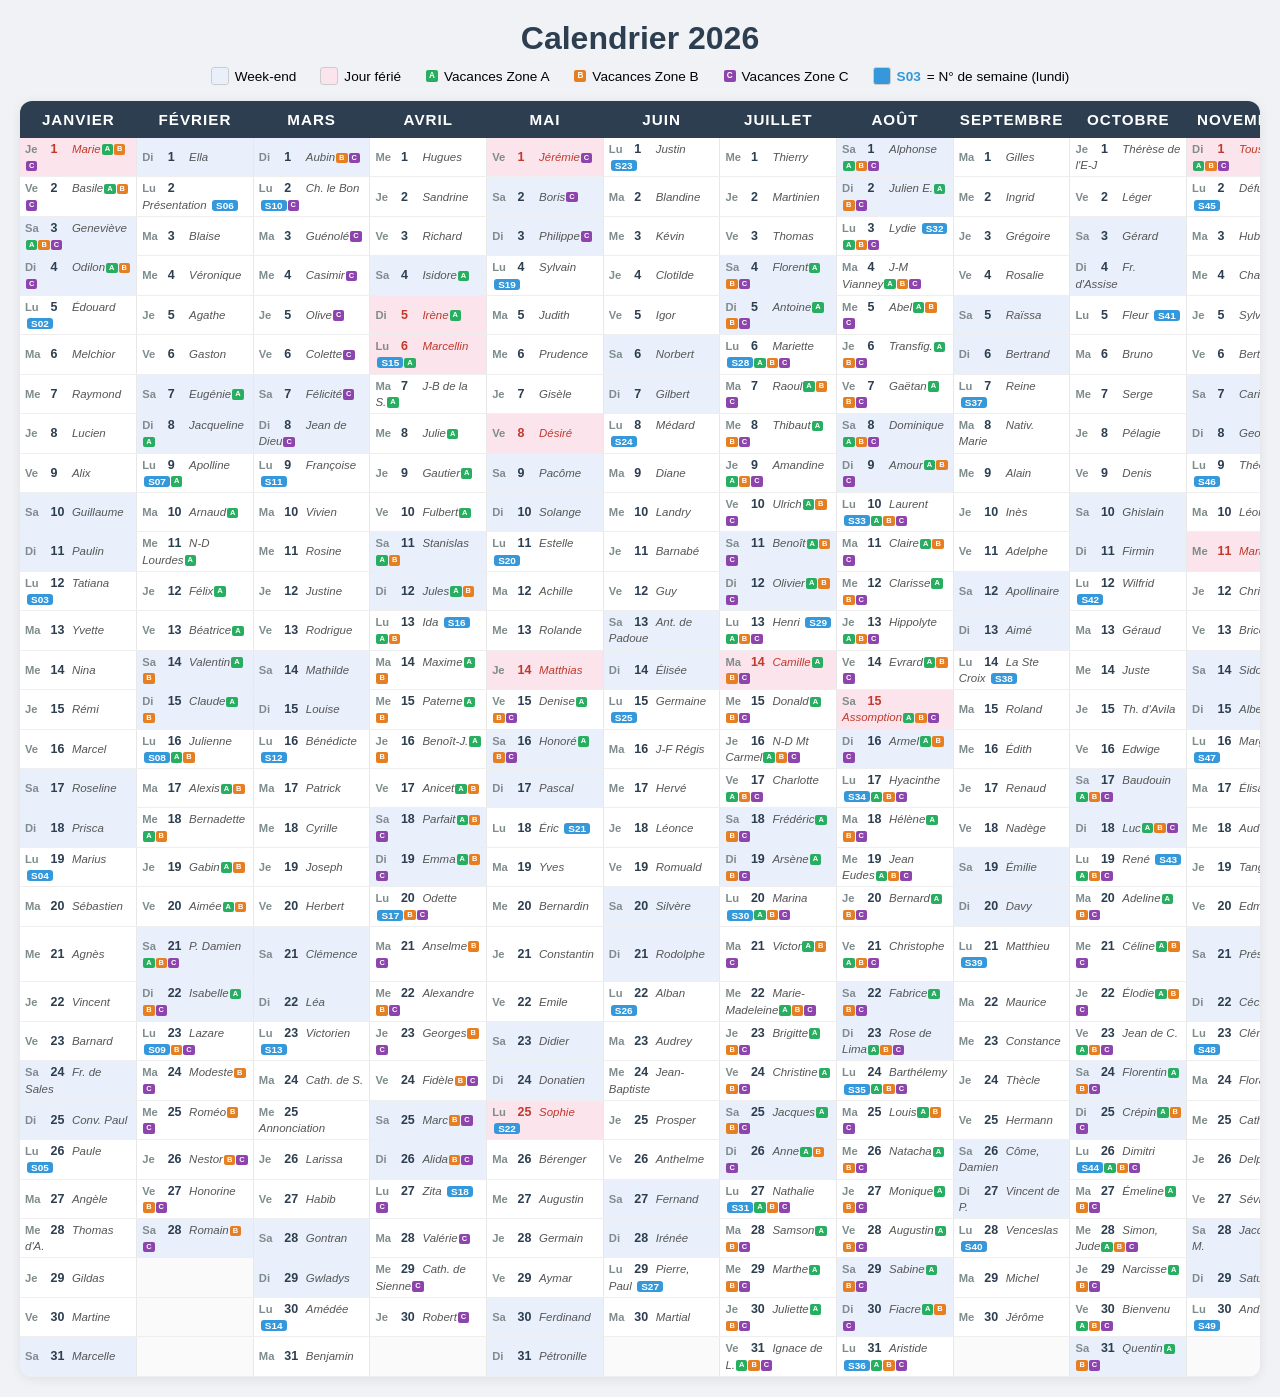
==== calendar2026.html @ 73dc13e1 "Add 2026 French calendar with Zone A, B, and C school holidays Includes all public holidays (jours f" ====
<!DOCTYPE html>
<html lang="fr">
<head>
<meta charset="UTF-8">
<meta name="viewport" content="width=device-width, initial-scale=1.0">
<title>Calendrier 2026</title>
<style>
  * { margin: 0; padding: 0; box-sizing: border-box; }
  body {
    font-family: 'Segoe UI', Tahoma, Geneva, Verdana, sans-serif;
    background: #f0f2f5;
    padding: 20px;
  }
  h1 {
    text-align: center;
    font-size: 2em;
    color: #2c3e50;
    margin-bottom: 10px;
  }
  .legend {
    display: flex;
    justify-content: center;
    gap: 24px;
    margin-bottom: 16px;
    flex-wrap: wrap;
    font-size: 0.85em;
  }
  .legend-item {
    display: flex;
    align-items: center;
    gap: 6px;
  }
  .legend-color {
    width: 18px;
    height: 18px;
    border-radius: 3px;
    border: 1px solid #ccc;
  }
  .calendar-container {
    overflow-x: auto;
    background: #fff;
    border-radius: 12px;
    box-shadow: 0 2px 12px rgba(0,0,0,0.08);
  }
  table {
    border-collapse: collapse;
    width: 100%;
    min-width: 1400px;
    table-layout: fixed;
  }
  th {
    background: #2c3e50;
    color: #fff;
    padding: 10px 4px;
    font-size: 0.95em;
    text-transform: uppercase;
    letter-spacing: 1px;
    position: sticky;
    top: 0;
    z-index: 10;
  }
  td {
    padding: 3px 5px;
    font-size: 0.78em;
    border-bottom: 1px solid #eee;
    border-right: 1px solid #e8e8e8;
    vertical-align: middle;
    height: 24px;
    line-height: 1.3;
  }
  td:last-child { border-right: none; }
  .day-num {
    font-weight: 700;
    color: #2c3e50;
    display: inline-block;
    min-width: 18px;
  }
  .day-name {
    font-weight: 600;
    color: #7f8c8d;
    display: inline-block;
    min-width: 22px;
    font-size: 0.9em;
  }
  .saint {
    color: #555;
    font-style: italic;
    font-size: 0.92em;
  }
  .week-num {
    background: #3498db;
    color: #fff;
    border-radius: 3px;
    padding: 0 4px;
    font-size: 0.8em;
    font-weight: 700;
    margin-left: 2px;
  }
  /* Weekend */
  tr td.weekend {
    background: #eaf0fb;
  }
  /* Jour ferie */
  tr td.ferie {
    background: #fce4ec;
  }
  tr td.ferie .day-num,
  tr td.ferie .saint {
    color: #c0392b;
  }
  /* Zone badges */
  .zone-badge {
    display: inline-block;
    font-size: 0.6em;
    font-weight: 700;
    padding: 0 3px;
    border-radius: 2px;
    margin-left: 1px;
    vertical-align: middle;
    line-height: 1.4;
  }
  .zone-a { background: #27ae60; color: #fff; }
  .zone-b { background: #e67e22; color: #fff; }
  .zone-c { background: #8e44ad; color: #fff; }
  td.empty {
    background: #fafafa;
  }
</style>
</head>
<body>
<h1>Calendrier 2026</h1>
<div class="legend">
  <div class="legend-item"><div class="legend-color" style="background:#eaf0fb"></div> Week-end</div>
  <div class="legend-item"><div class="legend-color" style="background:#fce4ec"></div> Jour f&eacute;ri&eacute;</div>
  <div class="legend-item"><span class="zone-badge zone-a">A</span> Vacances Zone A</div>
  <div class="legend-item"><span class="zone-badge zone-b">B</span> Vacances Zone B</div>
  <div class="legend-item"><span class="zone-badge zone-c">C</span> Vacances Zone C</div>
  <div class="legend-item"><div class="legend-color" style="background:#3498db"></div> <span style="color:#3498db;font-weight:700">S03</span> = N&deg; de semaine (lundi)</div>
</div>
<div class="calendar-container">
<table id="cal"></table>
</div>
<script>
const MONTHS = ["Janvier","F\u00e9vrier","Mars","Avril","Mai","Juin",
  "Juillet","Ao\u00fbt","Septembre","Octobre","Novembre","D\u00e9cembre"];
const DAYS_SHORT = ["Di","Lu","Ma","Me","Je","Ve","Sa"];

const SAINTS = {
  1: ["Marie","Basile","Genevi\u00e8ve","Odilon","\u00c9douard","Melchior","Raymond","Lucien","Alix","Guillaume",
      "Paulin","Tatiana","Yvette","Nina","R\u00e9mi","Marcel","Roseline","Prisca","Marius","S\u00e9bastien",
      "Agn\u00e8s","Vincent","Barnard","Fr. de Sales","Conv. Paul","Paule","Ang\u00e8le","Thomas d'A.","Gildas","Martine","Marcelle"],
  2: ["Ella","Pr\u00e9sentation","Blaise","V\u00e9ronique","Agathe","Gaston","Eug\u00e9nie","Jacqueline","Apolline","Arnaud",
      "N-D Lourdes","F\u00e9lix","B\u00e9atrice","Valentin","Claude","Julienne","Alexis","Bernadette","Gabin","Aim\u00e9e",
      "P. Damien","Isabelle","Lazare","Modeste","Rom\u00e9o","Nestor","Honorine","Romain"],
  3: ["Aubin","Ch. le Bon","Gu\u00e9nol\u00e9","Casimir","Olive","Colette","F\u00e9licit\u00e9","Jean de Dieu","Fran\u00e7oise","Vivien",
      "Rosine","Justine","Rodrigue","Mathilde","Louise","B\u00e9n\u00e9dicte","Patrick","Cyrille","Joseph","Herbert",
      "Cl\u00e9mence","L\u00e9a","Victorien","Cath. de S.","Annonciation","Larissa","Habib","Gontran","Gwladys","Am\u00e9d\u00e9e","Benjamin"],
  4: ["Hugues","Sandrine","Richard","Isidore","Ir\u00e8ne","Marcellin","J-B de la S.","Julie","Gautier","Fulbert",
      "Stanislas","Jules","Ida","Maxime","Paterne","Beno\u00eet-J.","Anicet","Parfait","Emma","Odette",
      "Anselme","Alexandre","Georges","Fid\u00e8le","Marc","Alida","Zita","Val\u00e9rie","Cath. de Sienne","Robert"],
  5: ["J\u00e9r\u00e9mie","Boris","Philippe","Sylvain","Judith","Prudence","Gis\u00e8le","D\u00e9sir\u00e9","Pac\u00f4me","Solange",
      "Estelle","Achille","Rolande","Matthias","Denise","Honor\u00e9","Pascal","\u00c9ric","Yves","Bernardin",
      "Constantin","Emile","Didier","Donatien","Sophie","B\u00e9renger","Augustin","Germain","Aymar","Ferdinand","P\u00e9tronille"],
  6: ["Justin","Blandine","K\u00e9vin","Clotilde","Igor","Norbert","Gilbert","M\u00e9dard","Diane","Landry",
      "Barnab\u00e9","Guy","Ant. de Padoue","\u00c9lis\u00e9e","Germaine","J-F R\u00e9gis","Herv\u00e9","L\u00e9once","Romuald","Silv\u00e8re",
      "Rodolphe","Alban","Audrey","Jean-Baptiste","Prosper","Anthelme","Fernand","Ir\u00e9n\u00e9e","Pierre, Paul","Martial"],
  7: ["Thierry","Martinien","Thomas","Florent","Antoine","Mariette","Raoul","Thibaut","Amandine","Ulrich",
      "Beno\u00eet","Olivier","Henri","Camille","Donald","N-D Mt Carmel","Charlotte","Fr\u00e9d\u00e9ric","Ars\u00e8ne","Marina",
      "Victor","Marie-Madeleine","Brigitte","Christine","Jacques","Anne","Nathalie","Samson","Marthe","Juliette","Ignace de L."],
  8: ["Alphonse","Julien E.","Lydie","J-M Vianney","Abel","Transfig.","Ga\u00ebtan","Dominique","Amour","Laurent",
      "Claire","Clarisse","Hippolyte","Evrard","Assomption","Armel","Hyacinthe","H\u00e9l\u00e8ne","Jean Eudes","Bernard",
      "Christophe","Fabrice","Rose de Lima","Barth\u00e9lemy","Louis","Natacha","Monique","Augustin","Sabine","Fiacre","Aristide"],
  9: ["Gilles","Ingrid","Gr\u00e9goire","Rosalie","Ra\u00efssa","Bertrand","Reine","Nativ. Marie","Alain","In\u00e8s",
      "Adelphe","Apollinaire","Aim\u00e9","La Ste Croix","Roland","\u00c9dith","Renaud","Nad\u00e8ge","\u00c9milie","Davy",
      "Matthieu","Maurice","Constance","Th\u00e8cle","Hermann","C\u00f4me, Damien","Vincent de P.","Venceslas","Michel","J\u00e9r\u00f4me"],
  10:["Th\u00e9r\u00e8se de l'E-J","L\u00e9ger","G\u00e9rard","Fr. d'Assise","Fleur","Bruno","Serge","P\u00e9lagie","Denis","Ghislain",
      "Firmin","Wilfrid","G\u00e9raud","Juste","Th. d'Avila","Edwige","Baudouin","Luc","Ren\u00e9","Adeline",
      "C\u00e9line","\u00c9lodie","Jean de C.","Florentin","Cr\u00e9pin","Dimitri","\u00c9meline","Simon, Jude","Narcisse","Bienvenu","Quentin"],
  11:["Toussaint","D\u00e9funts","Hubert","Charles","Sylvie","Bertille","Carine","Geoffrey","Th\u00e9odore","L\u00e9on",
      "Martin","Christian","Brice","Sidoine","Albert","Marguerite","\u00c9lisabeth","Aude","Tanguy","Edmond",
      "Pr\u00e9s. Marie","C\u00e9cile","Cl\u00e9ment","Flora","Catherine","Delphine","S\u00e9vrin","Jacq. de la M.","Saturnin","Andr\u00e9"],
  12:["Florence","Viviane","Fr. Xavier","Barbara","G\u00e9rald","Nicolas","Ambroise","Imm. Concept.","Pierre F.","Romaric",
      "Daniel","Jeanne de Ch.","Lucie","Odile","Ninon","Alice","Ga\u00ebl","Gatien","Urbain","Abraham",
      "Pierre Canisius","Fr.-Xavi\u00e8re","Armand","Ad\u00e8le","No\u00ebl","Etienne","Jean","Innocents","David","Roger","Sylvestre"]
};

// Jours feries 2026
const FERIES = new Set([
  "2026-01-01","2026-04-05","2026-04-06","2026-05-01","2026-05-08",
  "2026-05-14","2026-05-25","2026-07-14","2026-08-15","2026-11-01",
  "2026-11-11","2026-12-25"
]);

// Dates communes toutes zones
// Noel 2025-2026: Jan 1-4
// Pont Ascension: May 15-16
// Ete: Jul 4 -> Aug 31
// Toussaint 2026-2027: Oct 17 -> Nov 1
// Noel 2026-2027: Dec 19 -> Dec 31
function isVacancesCommunes(m, d) {
  if (m === 1 && d >= 1 && d <= 4) return true;
  if (m === 5 && (d === 15 || d === 16)) return true;
  if (m === 7 && d >= 4) return true;
  if (m === 8) return true;
  if (m === 10 && d >= 17) return true;
  if (m === 11 && d === 1) return true;
  if (m === 12 && d >= 19) return true;
  return false;
}

// Zone A: Hiver Feb 7-22, Printemps Apr 4-19
function isVacancesA(m, d) {
  if (isVacancesCommunes(m, d)) return true;
  if (m === 2 && d >= 7 && d <= 22) return true;
  if (m === 4 && d >= 4 && d <= 19) return true;
  return false;
}

// Zone B: Hiver Feb 14 -> Mar 1, Printemps Apr 11-26
function isVacancesB(m, d) {
  if (isVacancesCommunes(m, d)) return true;
  if (m === 2 && d >= 14) return true;
  if (m === 3 && d === 1) return true;
  if (m === 4 && d >= 11 && d <= 26) return true;
  return false;
}

// Zone C: Hiver Feb 21 -> Mar 8, Printemps Apr 18 -> May 3
function isVacancesC(m, d) {
  if (isVacancesCommunes(m, d)) return true;
  if (m === 2 && d >= 21) return true;
  if (m === 3 && d >= 1 && d <= 8) return true;
  if (m === 4 && d >= 18) return true;
  if (m === 5 && d >= 1 && d <= 3) return true;
  return false;
}

function getISOWeek(date) {
  const d = new Date(Date.UTC(date.getFullYear(), date.getMonth(), date.getDate()));
  d.setUTCDate(d.getUTCDate() + 4 - (d.getUTCDay() || 7));
  const yearStart = new Date(Date.UTC(d.getUTCFullYear(), 0, 1));
  return Math.ceil((((d - yearStart) / 86400000) + 1) / 7);
}

function daysInMonth(m) {
  return new Date(2026, m, 0).getDate();
}

function pad(n) { return n < 10 ? "0" + n : "" + n; }

function buildCalendar() {
  const table = document.getElementById("cal");
  // Header
  let headerRow = "<tr>";
  for (let m = 0; m < 12; m++) {
    headerRow += `<th>${MONTHS[m]}</th>`;
  }
  headerRow += "</tr>";
  table.innerHTML = headerRow;

  // 31 rows max
  for (let d = 1; d <= 31; d++) {
    let row = "<tr>";
    for (let m = 0; m < 12; m++) {
      const month = m + 1;
      const maxD = daysInMonth(month);
      if (d > maxD) {
        row += '<td class="empty"></td>';
        continue;
      }
      const date = new Date(2026, m, d);
      const dow = date.getDay(); // 0=Sun
      const isWeekend = (dow === 0 || dow === 6);
      const dateStr = `2026-${pad(month)}-${pad(d)}`;
      const isFerie = FERIES.has(dateStr);
      const vacA = isVacancesA(month, d);
      const vacB = isVacancesB(month, d);
      const vacC = isVacancesC(month, d);
      const isMonday = (dow === 1);

      let cls = [];
      if (isWeekend) cls.push("weekend");
      if (isFerie) cls.push("ferie");

      const saint = SAINTS[month][d - 1];
      let weekBadge = "";
      if (isMonday) {
        const wn = getISOWeek(date);
        weekBadge = ` <span class="week-num">S${pad(wn)}</span>`;
      }

      let zoneBadges = "";
      if (vacA) zoneBadges += '<span class="zone-badge zone-a">A</span>';
      if (vacB) zoneBadges += '<span class="zone-badge zone-b">B</span>';
      if (vacC) zoneBadges += '<span class="zone-badge zone-c">C</span>';

      row += `<td class="${cls.join(" ")}">` +
        `<span class="day-name">${DAYS_SHORT[dow]}</span> ` +
        `<span class="day-num">${d}</span> ` +
        `<span class="saint">${saint}</span>` +
        `${weekBadge}${zoneBadges}</td>`;
    }
    row += "</tr>";
    table.innerHTML += row;
  }
}

buildCalendar();
</script>
</body>
</html>
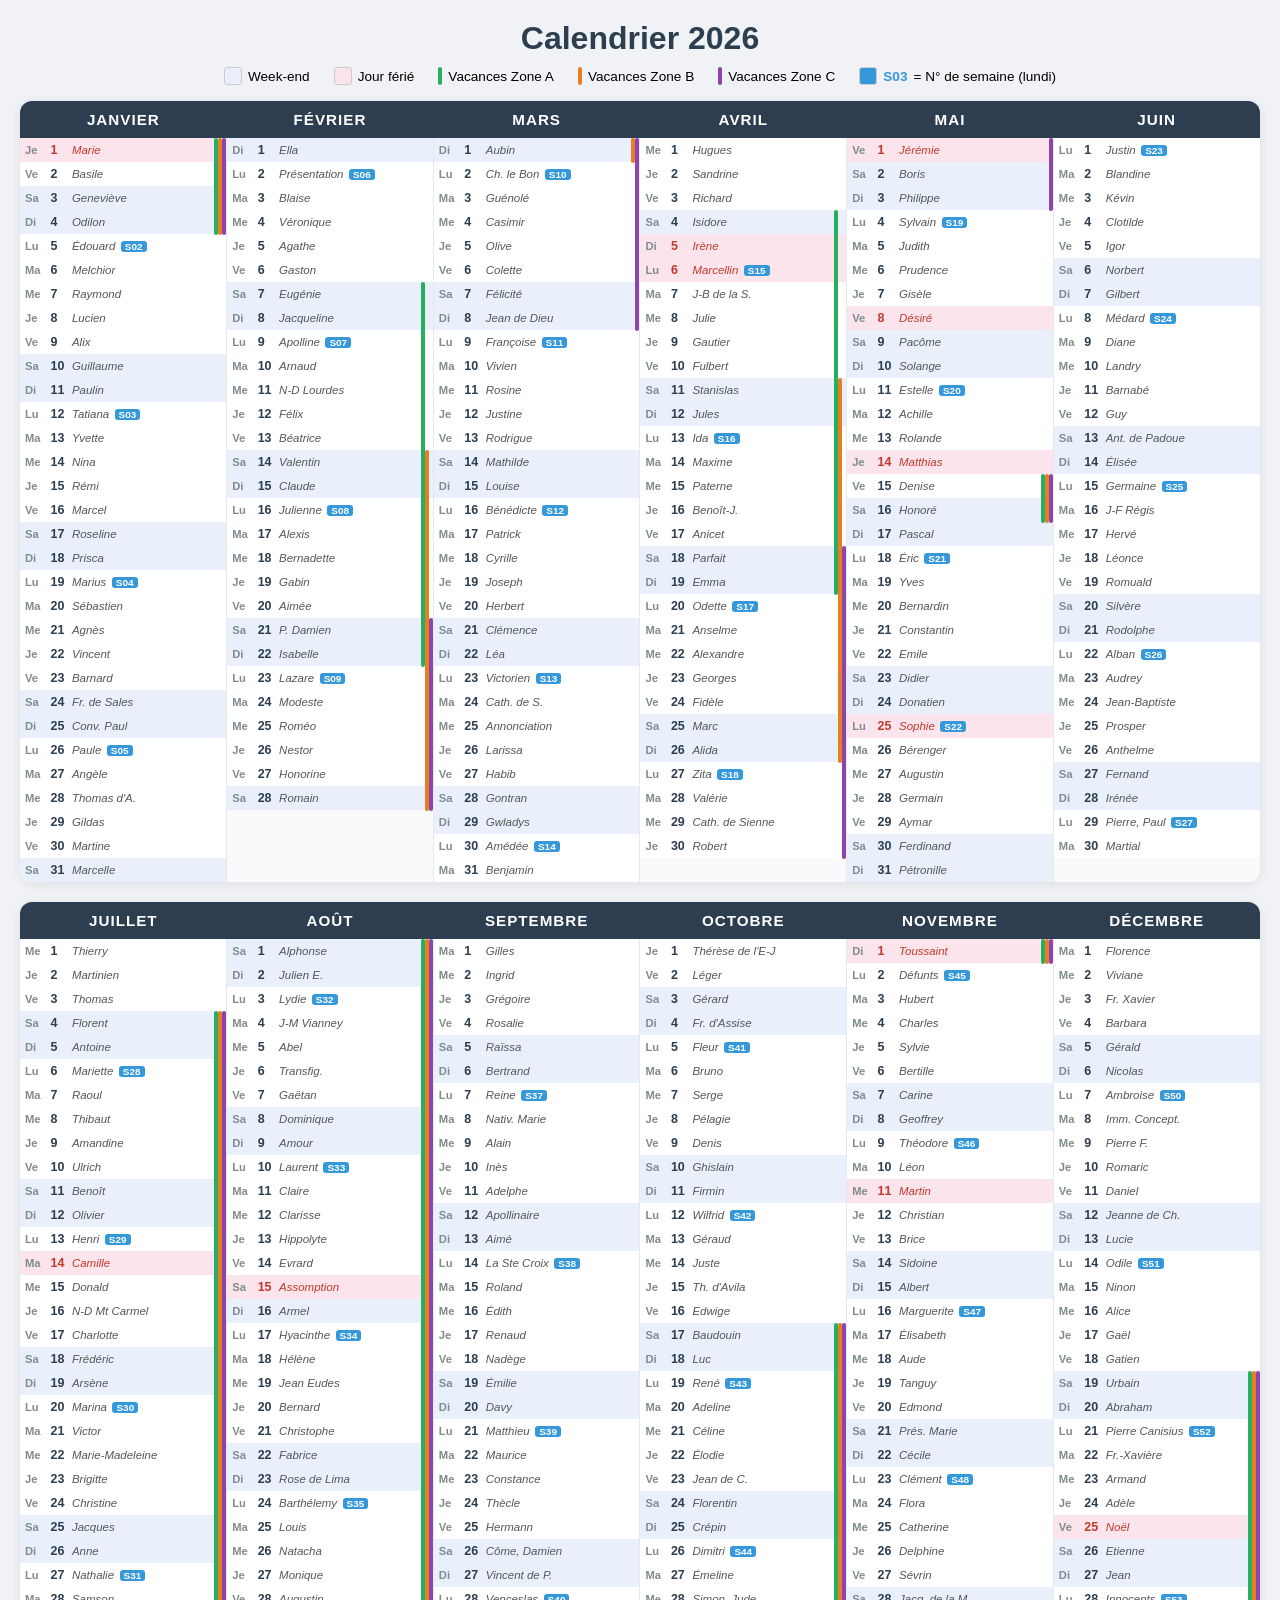
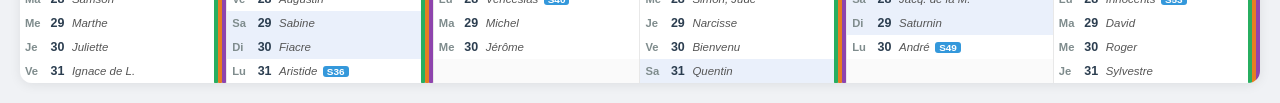
==== commit 8ff644f1: "Fix zone bars gap between rows by extending 1px overlap Co-Authored-By: Claude Opus 4.5 <noreply@ant" ====
--- a/calendar2026.html
+++ b/calendar2026.html
@@ -45,7 +45,7 @@
   table {
     border-collapse: collapse;
     width: 100%;
-    min-width: 1400px;
+    min-width: 700px;
     table-layout: fixed;
   }
   th {
@@ -60,13 +60,13 @@
     z-index: 10;
   }
   td {
-    padding: 3px 5px;
+    padding: 3px 18px 3px 5px;
     font-size: 0.78em;
-    border-bottom: 1px solid #eee;
     border-right: 1px solid #e8e8e8;
     vertical-align: middle;
     height: 24px;
     line-height: 1.3;
+    position: relative;
   }
   td:last-child { border-right: none; }
   .day-num {
@@ -108,20 +108,36 @@
   tr td.ferie .saint {
     color: #c0392b;
   }
-  /* Zone badges */
-  .zone-badge {
+  /* Zone vertical bars - absolute positioned to span full cell height */
+  .zone-bars {
+    position: absolute;
+    right: 0;
+    top: 0;
+    bottom: -1px;
+    display: flex;
+    gap: 0px;
+    z-index: 1;
+  }
+  .zone-bars .bar {
+    width: 4px;
+    flex: 1;
+  }
+  .bar-a { background: #27ae60; }
+  .bar-b { background: #e67e22; }
+  .bar-c { background: #8e44ad; }
+  /* Rounded corners for first/last day of vacation */
+  .bar.bar-start { border-radius: 3px 3px 0 0; }
+  .bar.bar-end { border-radius: 0 0 3px 3px; }
+  .bar.bar-start.bar-end { border-radius: 3px; }
+  /* Pad cells that have bars so text doesn't overlap */
+  /* Legend swatches */
+  .legend-bar {
     display: inline-block;
-    font-size: 0.6em;
-    font-weight: 700;
-    padding: 0 3px;
+    width: 4px;
+    height: 18px;
     border-radius: 2px;
-    margin-left: 1px;
     vertical-align: middle;
-    line-height: 1.4;
-  }
-  .zone-a { background: #27ae60; color: #fff; }
-  .zone-b { background: #e67e22; color: #fff; }
-  .zone-c { background: #8e44ad; color: #fff; }
+  }
   td.empty {
     background: #fafafa;
   }
@@ -132,13 +148,16 @@
 <div class="legend">
   <div class="legend-item"><div class="legend-color" style="background:#eaf0fb"></div> Week-end</div>
   <div class="legend-item"><div class="legend-color" style="background:#fce4ec"></div> Jour f&eacute;ri&eacute;</div>
-  <div class="legend-item"><span class="zone-badge zone-a">A</span> Vacances Zone A</div>
-  <div class="legend-item"><span class="zone-badge zone-b">B</span> Vacances Zone B</div>
-  <div class="legend-item"><span class="zone-badge zone-c">C</span> Vacances Zone C</div>
+  <div class="legend-item"><span class="legend-bar bar-a"></span> Vacances Zone A</div>
+  <div class="legend-item"><span class="legend-bar bar-b"></span> Vacances Zone B</div>
+  <div class="legend-item"><span class="legend-bar bar-c"></span> Vacances Zone C</div>
   <div class="legend-item"><div class="legend-color" style="background:#3498db"></div> <span style="color:#3498db;font-weight:700">S03</span> = N&deg; de semaine (lundi)</div>
 </div>
 <div class="calendar-container">
-<table id="cal"></table>
+<table id="cal1"></table>
+</div>
+<div class="calendar-container" style="margin-top: 20px;">
+<table id="cal2"></table>
 </div>
 <script>
 const MONTHS = ["Janvier","F\u00e9vrier","Mars","Avril","Mai","Juin",
@@ -248,11 +267,11 @@
 
 function pad(n) { return n < 10 ? "0" + n : "" + n; }
 
-function buildCalendar() {
-  const table = document.getElementById("cal");
+function buildHalf(tableId, startMonth, endMonth) {
+  const table = document.getElementById(tableId);
   // Header
   let headerRow = "<tr>";
-  for (let m = 0; m < 12; m++) {
+  for (let m = startMonth; m <= endMonth; m++) {
     headerRow += `<th>${MONTHS[m]}</th>`;
   }
   headerRow += "</tr>";
@@ -261,7 +280,7 @@
   // 31 rows max
   for (let d = 1; d <= 31; d++) {
     let row = "<tr>";
-    for (let m = 0; m < 12; m++) {
+    for (let m = startMonth; m <= endMonth; m++) {
       const month = m + 1;
       const maxD = daysInMonth(month);
       if (d > maxD) {
@@ -278,6 +297,16 @@
       const vacC = isVacancesC(month, d);
       const isMonday = (dow === 1);
 
+      // Detect start/end of vacation within this month column
+      const prevD = d - 1;
+      const nextD = d + 1;
+      const vacA_prev = (prevD >= 1) ? isVacancesA(month, prevD) : false;
+      const vacA_next = (nextD <= maxD) ? isVacancesA(month, nextD) : false;
+      const vacB_prev = (prevD >= 1) ? isVacancesB(month, prevD) : false;
+      const vacB_next = (nextD <= maxD) ? isVacancesB(month, nextD) : false;
+      const vacC_prev = (prevD >= 1) ? isVacancesC(month, prevD) : false;
+      const vacC_next = (nextD <= maxD) ? isVacancesC(month, nextD) : false;
+
       let cls = [];
       if (isWeekend) cls.push("weekend");
       if (isFerie) cls.push("ferie");
@@ -289,23 +318,48 @@
         weekBadge = ` <span class="week-num">S${pad(wn)}</span>`;
       }
 
-      let zoneBadges = "";
-      if (vacA) zoneBadges += '<span class="zone-badge zone-a">A</span>';
-      if (vacB) zoneBadges += '<span class="zone-badge zone-b">B</span>';
-      if (vacC) zoneBadges += '<span class="zone-badge zone-c">C</span>';
+      // Always render 3 fixed slots so bar positions never shift
+      let barA = '', barB = '', barC = '';
+      if (vacA) {
+        let bc = "bar bar-a";
+        if (!vacA_prev) bc += " bar-start";
+        if (!vacA_next) bc += " bar-end";
+        barA = `<span class="${bc}"></span>`;
+      } else {
+        barA = '<span class="bar"></span>';
+      }
+      if (vacB) {
+        let bc = "bar bar-b";
+        if (!vacB_prev) bc += " bar-start";
+        if (!vacB_next) bc += " bar-end";
+        barB = `<span class="${bc}"></span>`;
+      } else {
+        barB = '<span class="bar"></span>';
+      }
+      if (vacC) {
+        let bc = "bar bar-c";
+        if (!vacC_prev) bc += " bar-start";
+        if (!vacC_next) bc += " bar-end";
+        barC = `<span class="${bc}"></span>`;
+      } else {
+        barC = '<span class="bar"></span>';
+      }
+      const zoneBars = `<span class="zone-bars">${barA}${barB}${barC}</span>`;
 
       row += `<td class="${cls.join(" ")}">` +
+        `${zoneBars}` +
         `<span class="day-name">${DAYS_SHORT[dow]}</span> ` +
         `<span class="day-num">${d}</span> ` +
         `<span class="saint">${saint}</span>` +
-        `${weekBadge}${zoneBadges}</td>`;
+        `${weekBadge}</td>`;
     }
     row += "</tr>";
     table.innerHTML += row;
   }
 }
 
-buildCalendar();
+buildHalf("cal1", 0, 5);   // January - June
+buildHalf("cal2", 6, 11);  // July - December
 </script>
 </body>
 </html>
